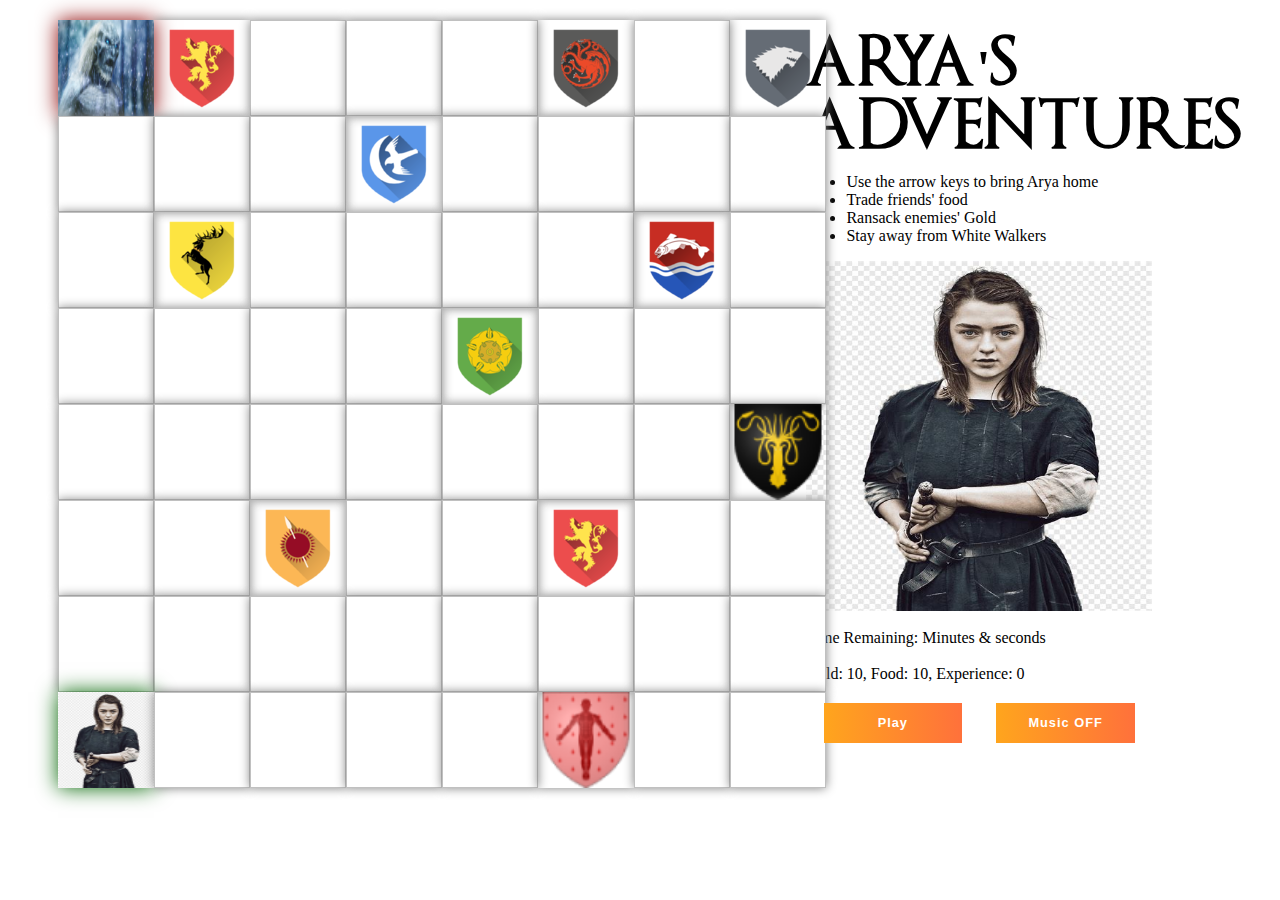
==== index.html @ 6a3ebdad "Added button styles" ====
<!DOCTYPE html>
<html lang="en">
<head>
    <meta charset="UTF-8">
    <meta http-equiv="X-UA-Compatible" content="IE=edge">
    <meta name="viewport" content="width=device-width, initial-scale=1.0">
    <title>Arya's Adventures</title>
    <link rel="stylesheet" href="./styles/style.css">
</head>
<body>
    
    <section id="game">
        <div id="canvas"></div>
        <div id="container">
            <h1>Arya's Adventures</h1>
            <div id="rules">
            <ul>
                <li>Use the arrow keys to bring Arya home</li>
                <li>Trade friends' food</li>
                <li>Ransack enemies' Gold</li>
                <li>Stay away from White Walkers</li>
            </ul>
            </div>
            <img src="./images/arya-large.jpeg" alt="" height="350">
            <!--<p id="output"></p> -->
            <br>
            <div id="output">
                <div id="timer">Time Remaining: <span id="min"></span>Minutes & <span id="sec"></span>seconds</div>
                <div id="gameMessage"></div>
            </div>
            <br>
            <div id="controls">
                <button class="button" id="play">Play</button>
                <button class="button" id="bgAudioBtn">Music OFF</button>
            </div>
        </div>
    </section>
    <audio id="bgAudio" loop="true" src="./audio/theme-music.mp3" ></audio>
    <script src="./scripts/classes/sprite.js"></script>
    <script src="./scripts/index.js"></script>
</body>
</html>
---- styles/style.css ----
@font-face {
  font-family: gameOfThrones;
  src: url(/fonts/got.ttf);
}  
  
  body {
    padding: 0px;
    margin: 0px;
  }
  
  #game{
    background-color: white;
    display: flex;
    width: 90%;
  }

  #canvas{
    position: relative;
    width: 60%;
    margin: 20px auto;
  }
  
  .cell{
    display: block;
    position: absolute;
    width: 96px;
    height: 96px;
    /*border: 1px black dashed;*/
    border-color: grey;
    box-shadow: 0 0 10px grey;
  }

  #container{
    display: flex;
    flex-direction: column;
    width: 30%;
  }
    

  h1{
    font-size: 50px;
    margin-bottom: 0px;
    font-family: gameOfThrones;
  }

  h3{
    margin-bottom: 0px;
  }
  
  p{
    text-align: center;
    font-size: 20px;
    padding: 10px;
    border: 1px black solid;
  }

  .play{
    background-color: green;
  }

  .replay{
    background-color: red;
  }

  #controls{
    display: flex;
    flex-direction: row;
    align-content: space-around;
  }

  .button{
    display: inline-block;
    padding: 1em 1.5em;
    margin: 2px auto;
    width: 40%;
    align-items:flex-end;
    font-size: 0.8rem;
    font-weight: 900;
    letter-spacing: 1px;
    border: 0;
    cursor: pointer;
    background: linear-gradient(to left, #ff713b, #ffa51d);
    color: white;
    transition: background-color 250ms;
    transform: scale(1);
    transition: transform 250ms;
  }


  .button:hover {
    background: red;
    transform: scale(1.1);
}
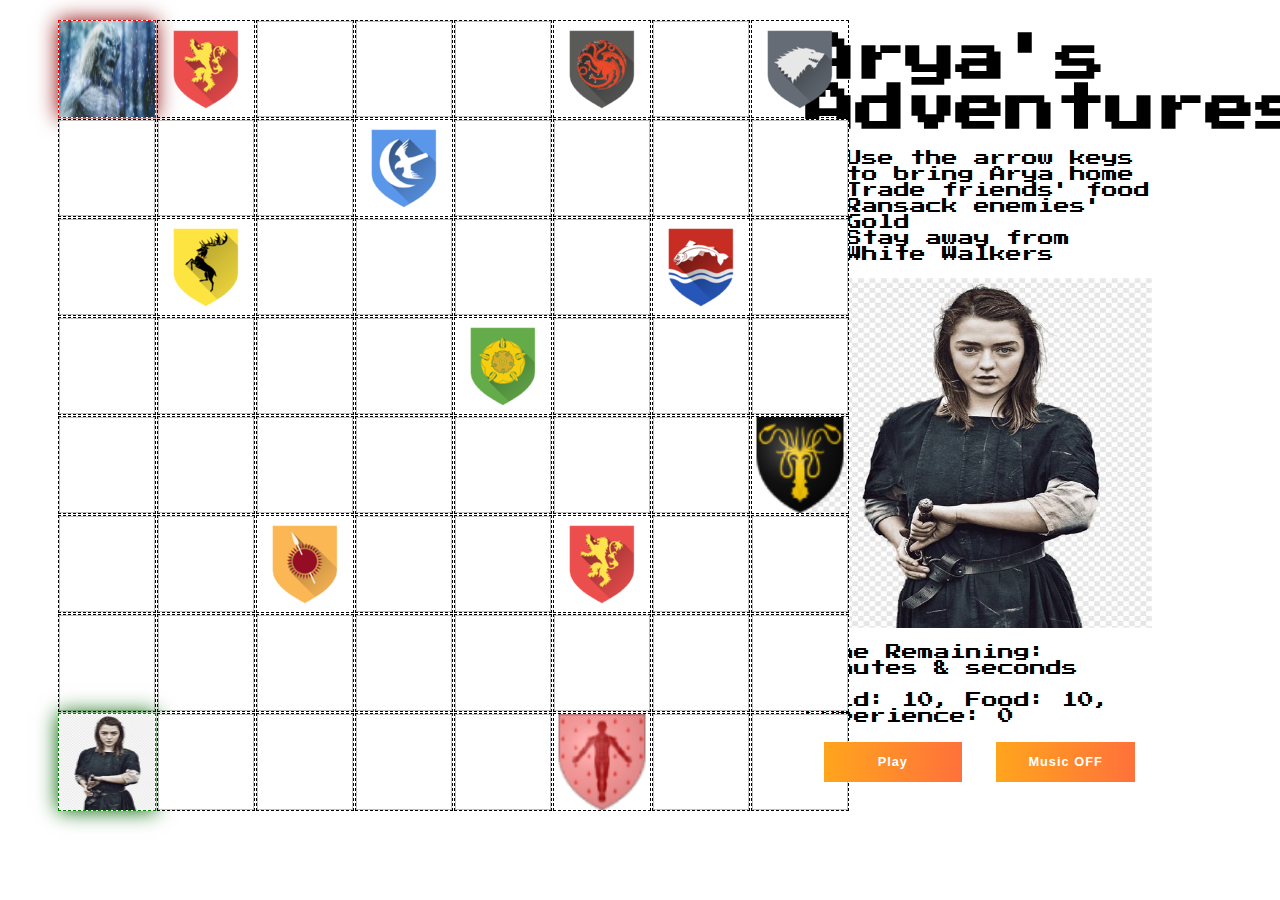
==== commit 5be4b2a1: "Refactor - replace var with let" ====
--- a/index.html
+++ b/index.html
@@ -5,6 +5,9 @@
     <meta http-equiv="X-UA-Compatible" content="IE=edge">
     <meta name="viewport" content="width=device-width, initial-scale=1.0">
     <title>Arya's Adventures</title>
+    <link rel="preconnect" href="https://fonts.googleapis.com"> 
+    <link rel="preconnect" href="https://fonts.gstatic.com" crossorigin> 
+    <link href="https://fonts.googleapis.com/css2?family=Press+Start+2P&display=swap" rel="stylesheet">
     <link rel="stylesheet" href="./styles/style.css">
 </head>
 <body>
--- a/styles/style.css
+++ b/styles/style.css
@@ -2,10 +2,13 @@
   font-family: gameOfThrones;
   src: url(/fonts/got.ttf);
 }  
+
+
   
   body {
     padding: 0px;
     margin: 0px;
+    font-family: 'Press Start 2P', cursive;
   }
   
   #game{
@@ -25,9 +28,10 @@
     position: absolute;
     width: 96px;
     height: 96px;
-    /*border: 1px black dashed;*/
-    border-color: grey;
-    box-shadow: 0 0 10px grey;
+    border: 1px black dashed;
+    /*border-color: grey;*/
+    /*box-shadow: 0 0 10px grey;*/
+    /*box-sizing: border-box;*/
   }
 
   #container{
@@ -40,7 +44,7 @@
   h1{
     font-size: 50px;
     margin-bottom: 0px;
-    font-family: gameOfThrones;
+/*    font-family: gameOfThrones; */
   }
 
   h3{
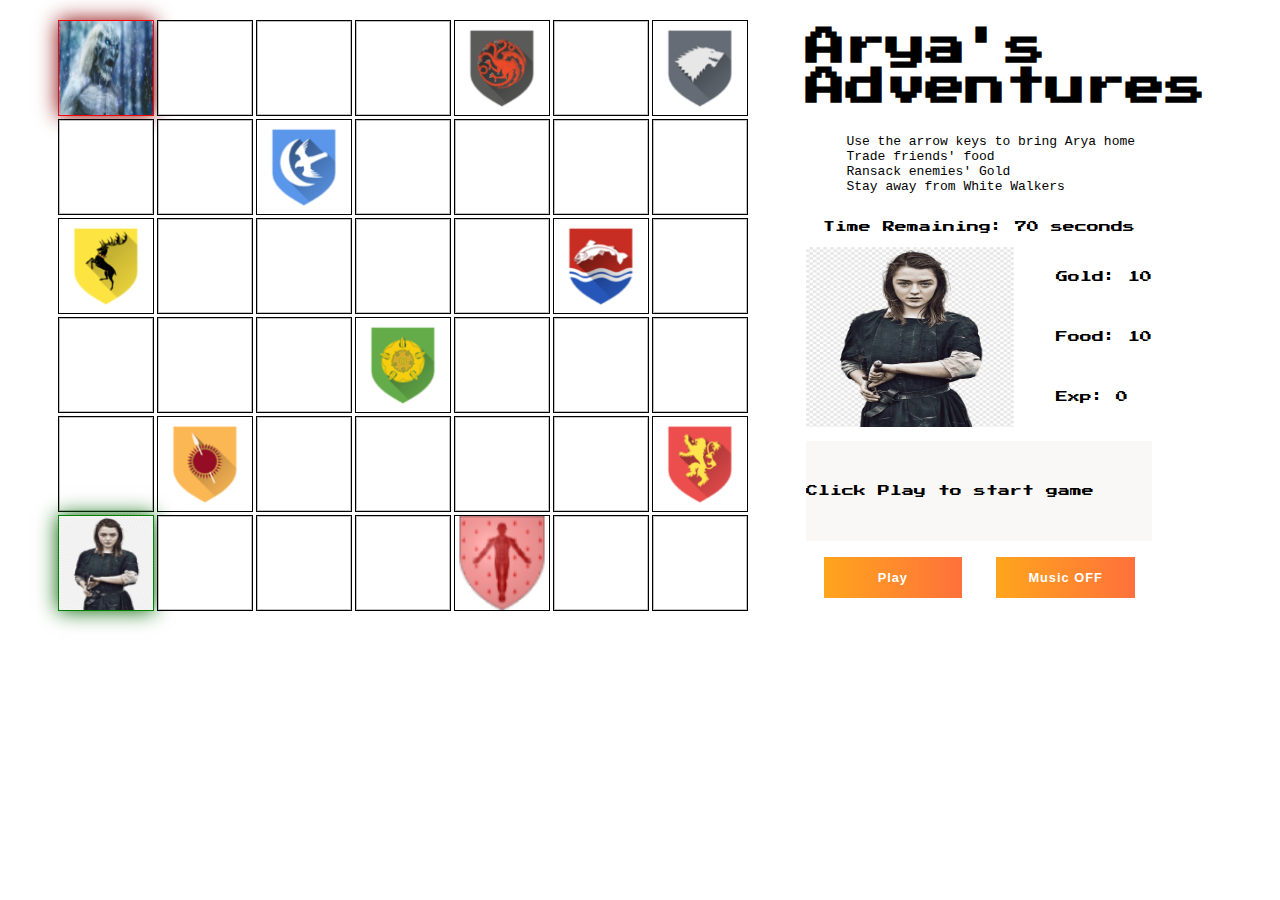
==== commit f1d80d95: "Mini version of game for small screens" ====
--- a/index.html
+++ b/index.html
@@ -24,14 +24,26 @@
                 <li>Stay away from White Walkers</li>
             </ul>
             </div>
-            <img src="./images/arya-large.jpeg" alt="" height="350">
             <!--<p id="output"></p> -->
-            <br>
-            <div id="output">
-                <div id="timer">Time Remaining: <span id="min"></span>Minutes & <span id="sec"></span>seconds</div>
-                <div id="gameMessage"></div>
+           
+            <div id="timer">Time Remaining: <span id="sec">70</span> seconds</div>
+            
+            <div id="imageHolder">
+                <img class="hero" src="./images/arya-large.jpeg" alt="">
+                <div id="score">
+                    <div>Gold: <span id="gold">10</span></div>
+                    <div>Food: <span id="food">10</span></div>
+                    <div>Exp: <span id="exp">0</span></div> 
+                </div>
             </div>
-            <br>
+
+
+            <div id="gameMessage"></div>
+
+            
+            
+            
+            
             <div id="controls">
                 <button class="button" id="play">Play</button>
                 <button class="button" id="bgAudioBtn">Music OFF</button>
--- a/styles/style.css
+++ b/styles/style.css
@@ -1,9 +1,6 @@
-@font-face {
-  font-family: gameOfThrones;
-  src: url(/fonts/got.ttf);
-}  
-
-
+  *{
+    box-sizing: border-box;
+  }
   
   body {
     padding: 0px;
@@ -28,7 +25,7 @@
     position: absolute;
     width: 96px;
     height: 96px;
-    border: 1px black dashed;
+    border: 1px black solid;
     /*border-color: grey;*/
     /*box-shadow: 0 0 10px grey;*/
     /*box-sizing: border-box;*/
@@ -38,13 +35,19 @@
     display: flex;
     flex-direction: column;
     width: 30%;
+    height: 600px;
+    justify-content: space-between;
   }
-    
+  
+  ul{
+    font-family: 'Courier New', Courier, monospace;
+    list-style: none;
+    font-size: 13px;
+  }
 
   h1{
-    font-size: 50px;
+    font-size: 40px;
     margin-bottom: 0px;
-/*    font-family: gameOfThrones; */
   }
 
   h3{
@@ -64,6 +67,10 @@
 
   .replay{
     background-color: red;
+  }
+
+  #gameMessage{
+    height: 100px;
   }
 
   #controls{
@@ -94,4 +101,38 @@
   .button:hover {
     background: red;
     transform: scale(1.1);
+}
+
+#timer{
+  text-align: center;
+}
+
+#timer, #score{
+  font-size: 12px;
+}
+
+.hero{
+  height: 180px;
+  width: 60%;
+}
+
+#imageHolder{
+  display: flex;
+  justify-content: space-between;
+}
+
+#score{
+  display: flex;
+  flex-direction: column;
+  justify-content: space-around;
+}
+
+#gameMessage{
+  font-size: 12px;
+  background-color: rgb(249, 248, 246);
+  color: black;
+  vertical-align: middle;
+  display: flex;
+  align-items: center;
+  text-align: center;
 }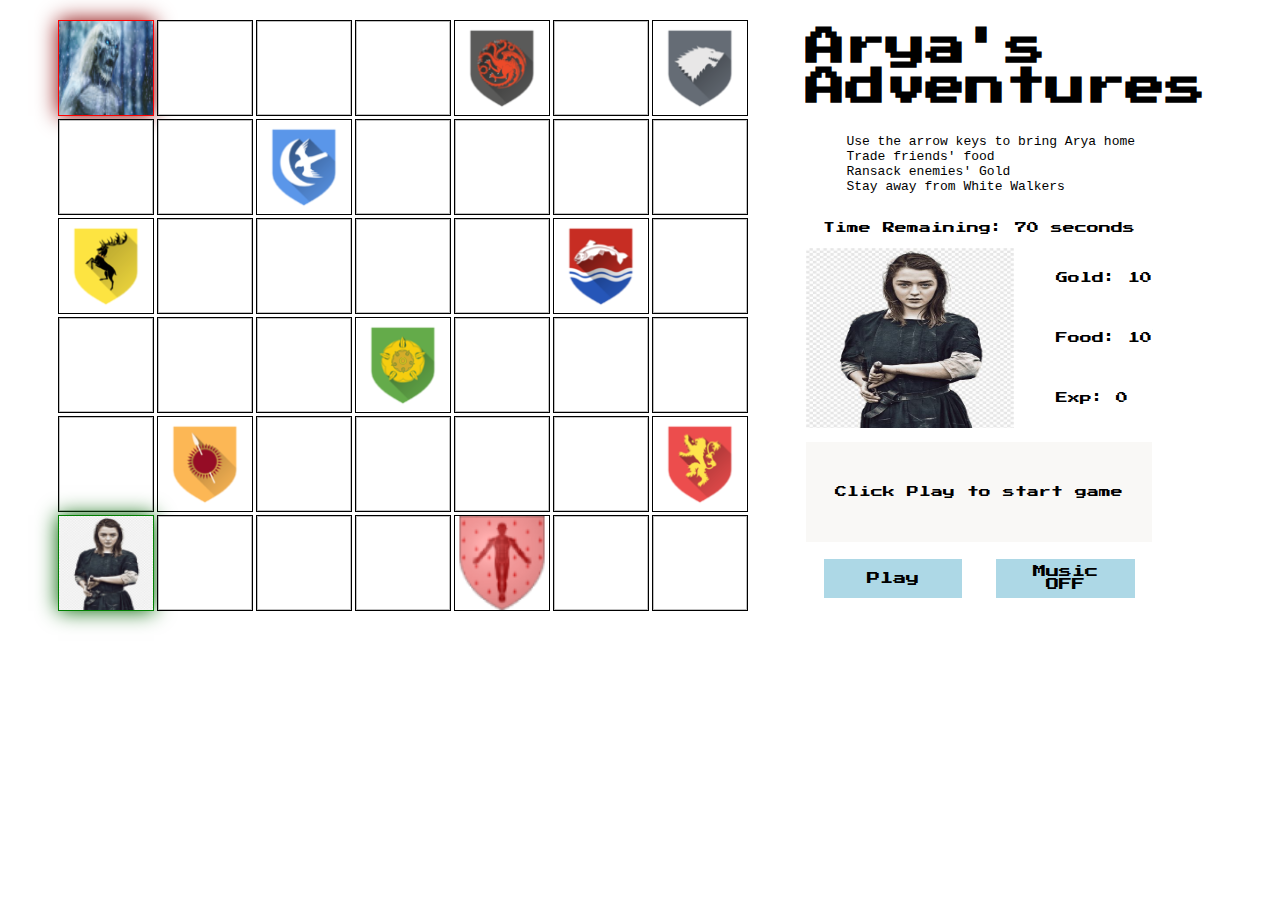
==== commit c71b85a7: "Add Play Button" ====
--- a/index.html
+++ b/index.html
@@ -33,7 +33,7 @@
                 <div id="score">
                     <div>Gold: <span id="gold">10</span></div>
                     <div>Food: <span id="food">10</span></div>
-                    <div>Exp: <span id="exp">0</span></div> 
+                    <div>Exp:  <span id="exp">0</span></div> 
                 </div>
             </div>
 
@@ -45,7 +45,7 @@
             
             
             <div id="controls">
-                <button class="button" id="play">Play</button>
+                <button class="button" id="playBtn">Play</button>
                 <button class="button" id="bgAudioBtn">Music OFF</button>
             </div>
         </div>
--- a/styles/style.css
+++ b/styles/style.css
@@ -62,7 +62,7 @@
   }
 
   .play{
-    background-color: green;
+    background-color: lightblue;
   }
 
   .replay{
@@ -80,18 +80,17 @@
   }
 
   .button{
+    font-family: 'Press Start 2P', cursive;
     display: inline-block;
-    padding: 1em 1.5em;
+    padding: 0.5em 1em;
     margin: 2px auto;
     width: 40%;
     align-items:flex-end;
-    font-size: 0.8rem;
-    font-weight: 900;
-    letter-spacing: 1px;
     border: 0;
     cursor: pointer;
-    background: linear-gradient(to left, #ff713b, #ffa51d);
-    color: white;
+    /*background: linear-gradient(to left, #ff713b, #ffa51d);*/
+    background-color: lightblue;
+    color: black;
     transition: background-color 250ms;
     transform: scale(1);
     transition: transform 250ms;
@@ -99,7 +98,7 @@
 
 
   .button:hover {
-    background: red;
+    /*background: red;*/
     transform: scale(1.1);
 }
 
@@ -135,4 +134,5 @@
   display: flex;
   align-items: center;
   text-align: center;
+  justify-content: center;
 }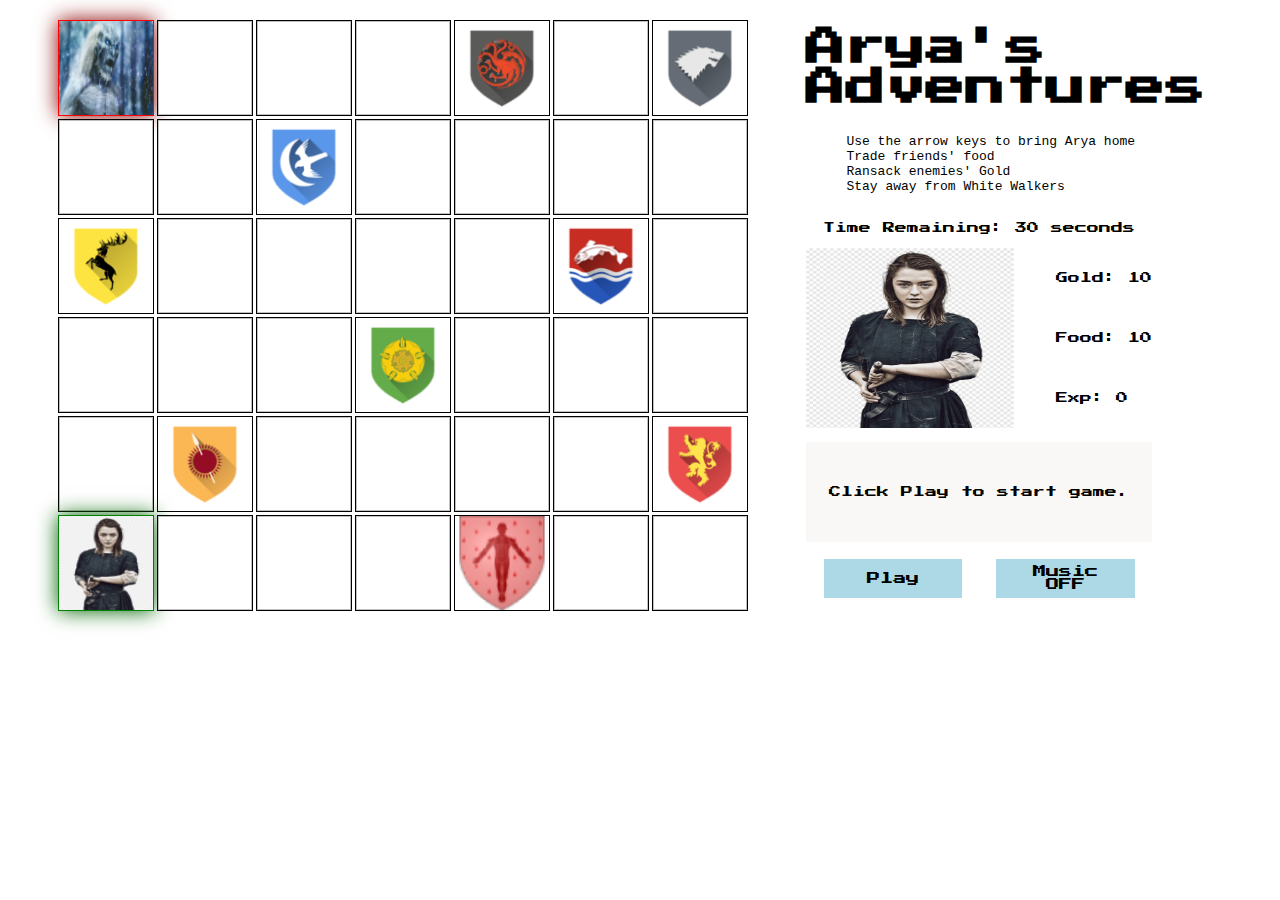
==== commit a182afd6: "Reduce game time to 30 seconds" ====
--- a/index.html
+++ b/index.html
@@ -26,7 +26,7 @@
             </div>
             <!--<p id="output"></p> -->
            
-            <div id="timer">Time Remaining: <span id="sec">70</span> seconds</div>
+            <div id="timer">Time Remaining: <span id="sec">30</span> seconds</div>
             
             <div id="imageHolder">
                 <img class="hero" src="./images/arya-large.jpeg" alt="">
--- a/styles/style.css
+++ b/styles/style.css
@@ -135,4 +135,5 @@
   align-items: center;
   text-align: center;
   justify-content: center;
+  line-height: 1.4rem;
 }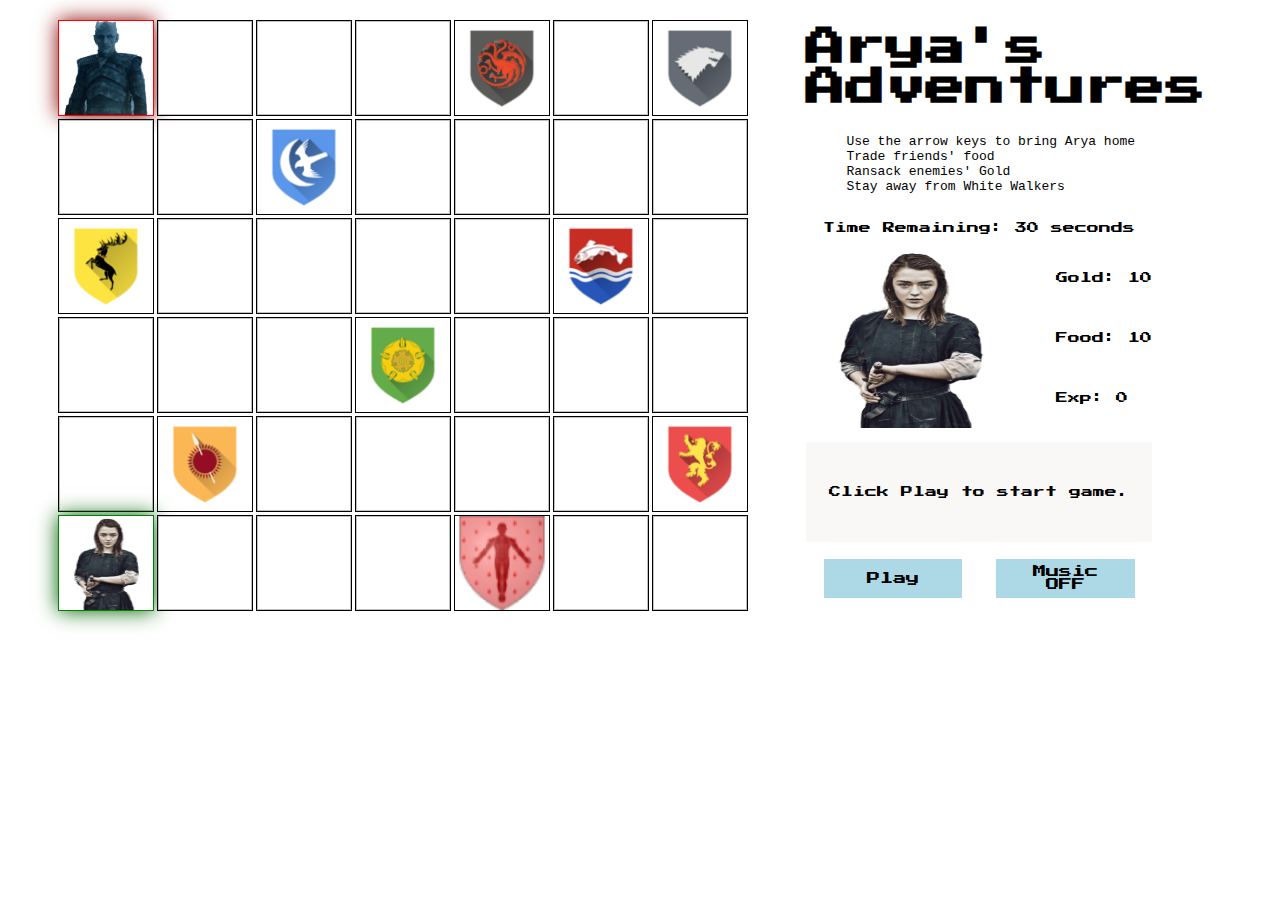
==== commit 666847d8: "Add main character imags" ====
--- a/index.html
+++ b/index.html
@@ -29,14 +29,13 @@
             <div id="timer">Time Remaining: <span id="sec">30</span> seconds</div>
             
             <div id="imageHolder">
-                <img class="hero" src="./images/arya-large.jpeg" alt="">
+                <img class="hero" src="./images/arya-big.png" alt="">
                 <div id="score">
                     <div>Gold: <span id="gold">10</span></div>
                     <div>Food: <span id="food">10</span></div>
                     <div>Exp:  <span id="exp">0</span></div> 
                 </div>
             </div>
-
 
             <div id="gameMessage"></div>
 
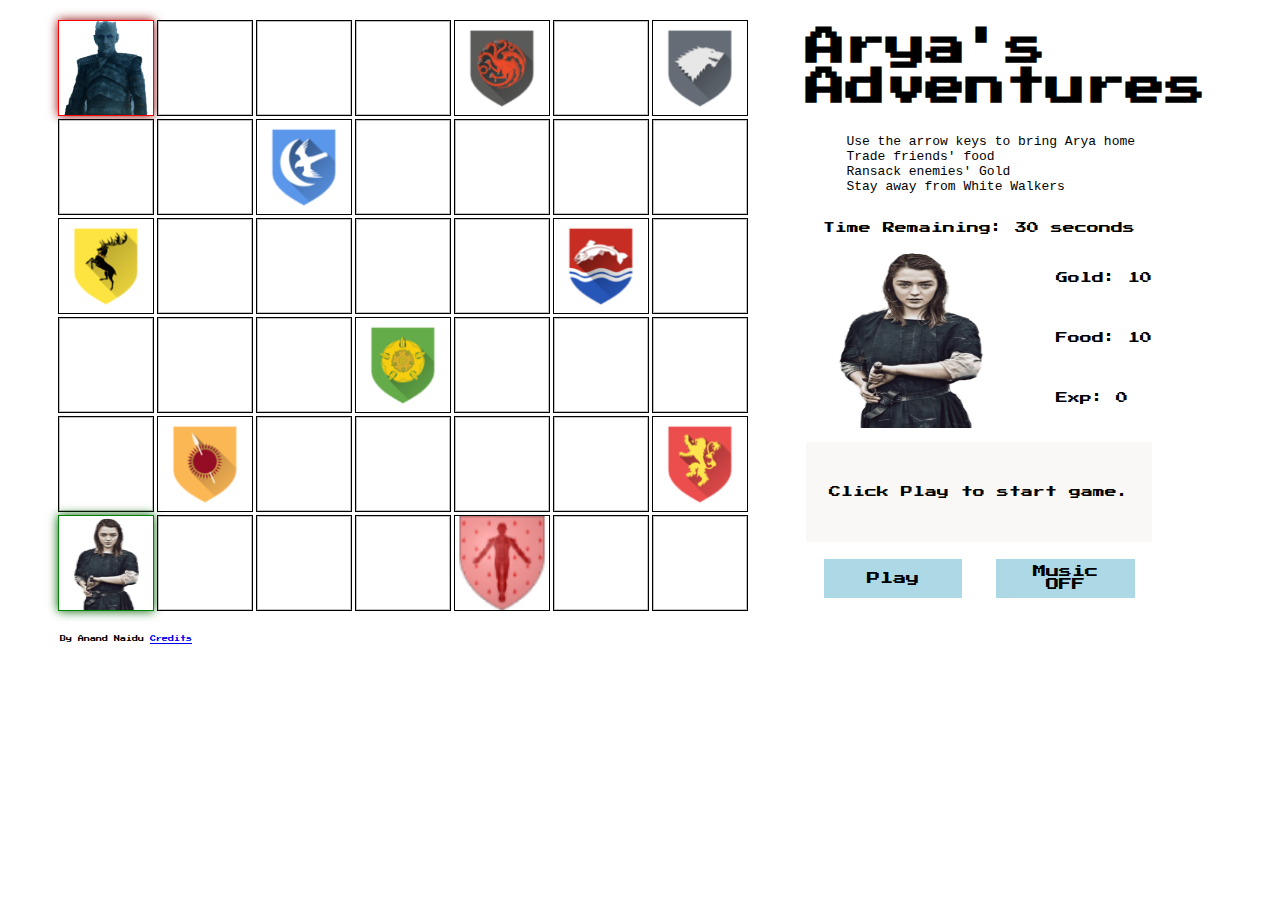
==== commit d8e8ae59: "Credits Page" ====
--- a/index.html
+++ b/index.html
@@ -49,6 +49,8 @@
             </div>
         </div>
     </section>
+    <br>
+    <footer>By Anand Naidu <a href="./credits.html">Credits</a></footer>
     <audio id="bgAudio" loop="true" src="./audio/theme-music.mp3" ></audio>
     <script src="./scripts/classes/sprite.js"></script>
     <script src="./scripts/index.js"></script>
--- a/styles/style.css
+++ b/styles/style.css
@@ -53,12 +53,16 @@
   h3{
     margin-bottom: 0px;
   }
-  
+ /* 
   p{
     text-align: center;
     font-size: 20px;
     padding: 10px;
     border: 1px black solid;
+  }
+  */
+  p{
+    font-size: 12px;
   }
 
   .play{
@@ -136,4 +140,11 @@
   text-align: center;
   justify-content: center;
   line-height: 1.4rem;
+}
+
+footer{
+  margin-top: 20px;
+  margin-left: 60px;
+  font-size: 6px;
+  text-align:justify;
 }